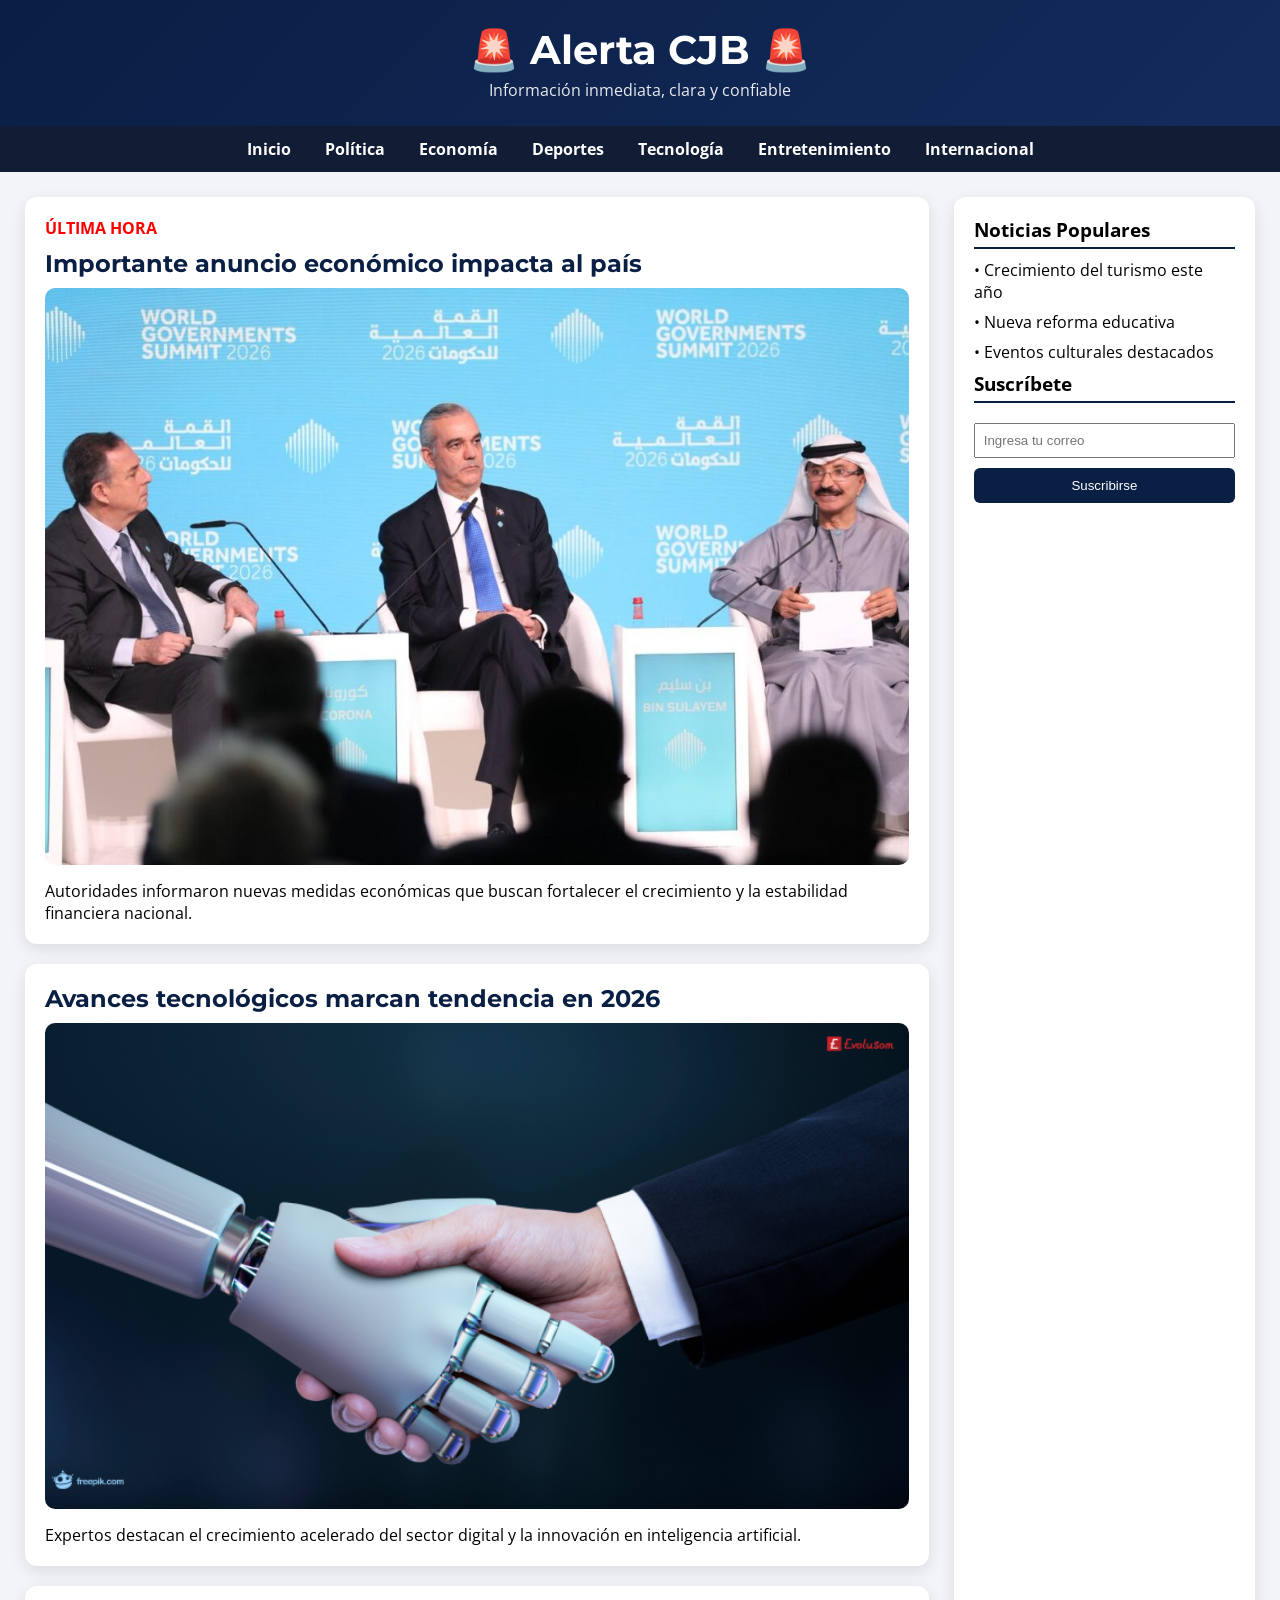
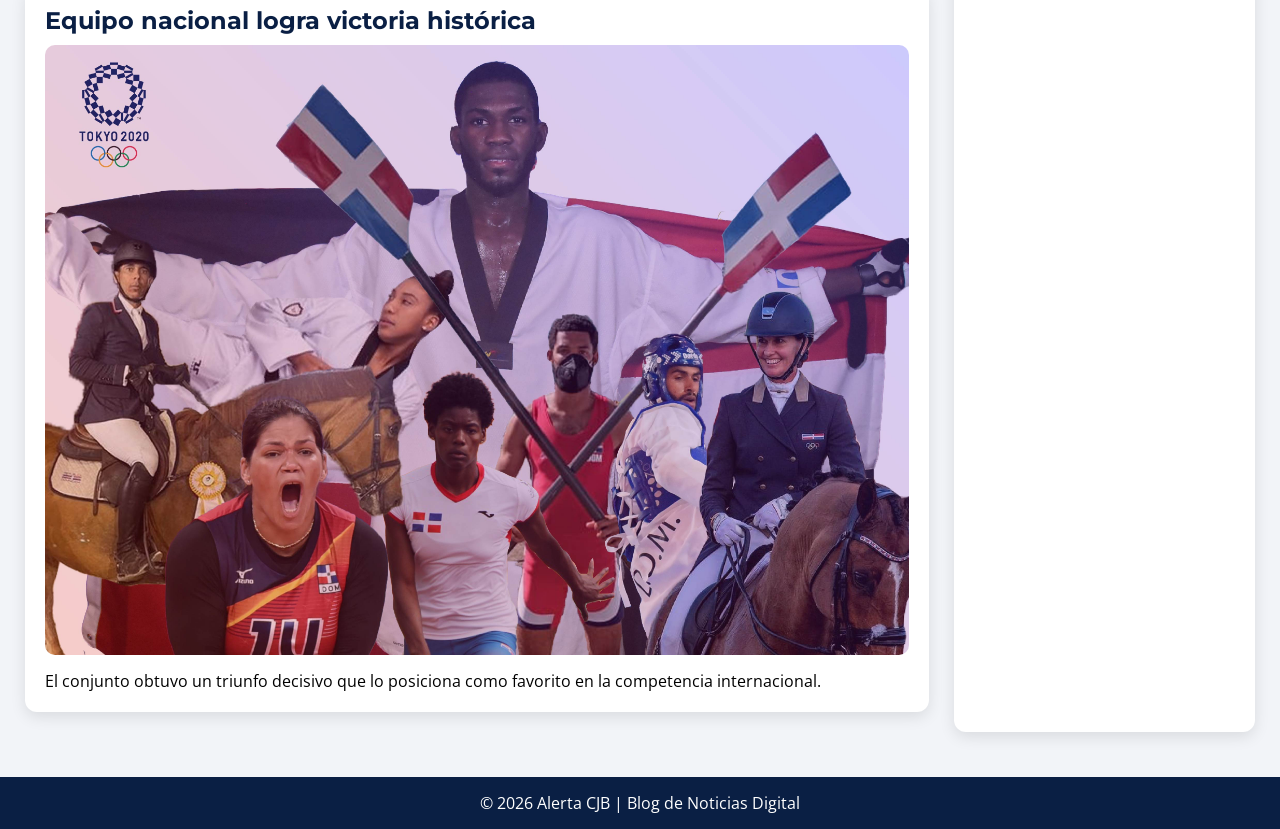
==== index.html @ 7ad5ea36 "Add files via upload" ====
<!DOCTYPE html>
<html lang="es">
<head>
    <meta charset="UTF-8">
    <title>Alerta CJB</title>
    <meta name="viewport" content="width=device-width, initial-scale=1.0">

    <!-- Google Fonts -->
    <link href="https://fonts.googleapis.com/css2?family=Montserrat:wght@600;700&family=Open+Sans&display=swap" rel="stylesheet">

    <style>
        * {
            margin: 0;
            padding: 0;
            box-sizing: border-box;
        }

        body {
            font-family: 'Open Sans', sans-serif;
            background: #f2f4f8;
        }

        header {
            background: linear-gradient(135deg, #0a1f44, #142b5c);
            color: white;
            padding: 25px;
            text-align: center;
        }

        header h1 {
            font-family: 'Montserrat', sans-serif;
            font-size: 2.5rem;
        }

        header p {
            margin-top: 5px;
            font-size: 1rem;
            opacity: 0.9;
        }

        nav {
            background-color: #111c35;
            padding: 12px;
            text-align: center;
        }

        nav a {
            color: white;
            text-decoration: none;
            margin: 0 15px;
            font-weight: bold;
            transition: 0.3s;
        }

        nav a:hover {
            color: #ff3b3b;
        }

        .container {
            display: grid;
            grid-template-columns: 3fr 1fr;
            gap: 25px;
            padding: 25px;
        }

        .card {
            background: white;
            padding: 20px;
            border-radius: 12px;
            box-shadow: 0 5px 15px rgba(0,0,0,0.1);
            margin-bottom: 20px;
            transition: transform 0.3s ease;
        }

        .card:hover {
            transform: translateY(-5px);
        }

        .card img {
            width: 100%;
            border-radius: 10px;
            margin-bottom: 10px;
        }

        .card h2 {
            font-family: 'Montserrat', sans-serif;
            color: #0a1f44;
            margin-bottom: 10px;
        }

        .urgent {
            color: red;
            font-weight: bold;
            margin-bottom: 10px;
            display: inline-block;
        }

        .sidebar {
            background: white;
            padding: 20px;
            border-radius: 12px;
            box-shadow: 0 5px 15px rgba(0,0,0,0.1);
        }

        .sidebar h3 {
            margin-bottom: 10px;
            border-bottom: 2px solid #0a1f44;
            padding-bottom: 5px;
        }

        .sidebar p {
            margin: 8px 0;
        }

        .subscribe input {
            width: 100%;
            padding: 8px;
            margin-top: 10px;
        }

        .subscribe button {
            width: 100%;
            padding: 10px;
            margin-top: 10px;
            background: #0a1f44;
            color: white;
            border: none;
            border-radius: 6px;
            cursor: pointer;
        }

        .subscribe button:hover {
            background: #ff3b3b;
        }

        footer {
            background: #0a1f44;
            color: white;
            text-align: center;
            padding: 15px;
            margin-top: 20px;
        }

        @media(max-width: 768px) {
            .container {
                grid-template-columns: 1fr;
            }
        }
    </style>
</head>

<body>

<header>
    <h1>🚨 Alerta CJB 🚨</h1>
    <p>Información inmediata, clara y confiable</p>
</header>

<nav>
    <a href="index.html">Inicio</a>
    <a href="politica.html" target="_blank">Política</a>
    <a href="economia.html" target="_blank">Economía</a>
    <a href="deportes.html" target="_blank">Deportes</a>
    <a href="tecnologia.html" target="_blank">Tecnología</a>
    <a href="entretenimiento.html" target="_blank">Entretenimiento</a>
    <a href="internacional.html" target="_blank">Internacional</a>
</nav>


<div class="container">

    <main>
        <div class="card">
            <span class="urgent">ÚLTIMA HORA</span>
            <h2>Importante anuncio económico impacta al país</h2>
            <img src="noticia.jpeg" alt="Noticia principal">
            <p>Autoridades informaron nuevas medidas económicas que buscan fortalecer el crecimiento y la estabilidad financiera nacional.</p>
        </div>

        <div class="card">
            <h2>Avances tecnológicos marcan tendencia en 2026</h2>
            <img src="tecnologia.png" alt="Noticia principal">
            <p>Expertos destacan el crecimiento acelerado del sector digital y la innovación en inteligencia artificial.</p>
        </div>

        <div class="card">
            <h2>Equipo nacional logra victoria histórica</h2>
            <img src="deporte.jpg" alt="Noticia principal">
            <p>El conjunto obtuvo un triunfo decisivo que lo posiciona como favorito en la competencia internacional.</p>
        </div>
    </main>

    <aside class="sidebar">
        <h3> Noticias Populares</h3>
        <p>• Crecimiento del turismo este año</p>
        <p>• Nueva reforma educativa</p>
        <p>• Eventos culturales destacados</p>

        <h3> Suscríbete</h3>
        <div class="subscribe">
            <input type="email" placeholder="Ingresa tu correo">
            <button>Suscribirse</button>
        </div>
    </aside>

</div>

<footer>
    <p>© 2026 Alerta CJB | Blog de Noticias Digital</p>
</footer>

</body>
</html>
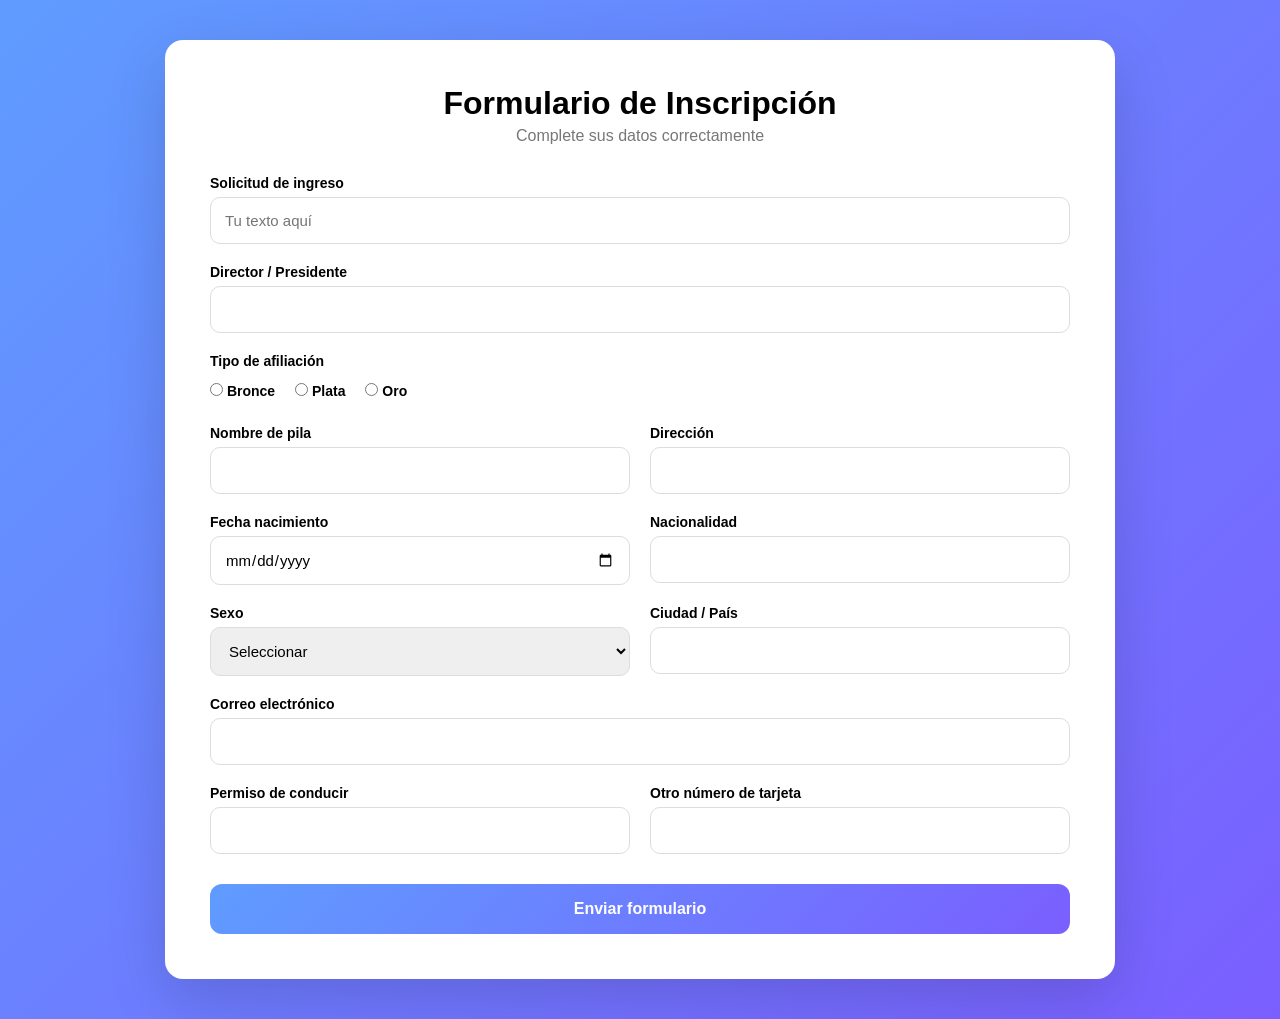
==== commit 639a7de3: "Add files via upload" ====
--- a/index.html
+++ b/index.html
@@ -1,213 +1,99 @@
 <!DOCTYPE html>
 <html lang="es">
 <head>
-    <meta charset="UTF-8">
-    <title>Alerta CJB</title>
-    <meta name="viewport" content="width=device-width, initial-scale=1.0">
-
-    <!-- Google Fonts -->
-    <link href="https://fonts.googleapis.com/css2?family=Montserrat:wght@600;700&family=Open+Sans&display=swap" rel="stylesheet">
-
-    <style>
-        * {
-            margin: 0;
-            padding: 0;
-            box-sizing: border-box;
-        }
-
-        body {
-            font-family: 'Open Sans', sans-serif;
-            background: #f2f4f8;
-        }
-
-        header {
-            background: linear-gradient(135deg, #0a1f44, #142b5c);
-            color: white;
-            padding: 25px;
-            text-align: center;
-        }
-
-        header h1 {
-            font-family: 'Montserrat', sans-serif;
-            font-size: 2.5rem;
-        }
-
-        header p {
-            margin-top: 5px;
-            font-size: 1rem;
-            opacity: 0.9;
-        }
-
-        nav {
-            background-color: #111c35;
-            padding: 12px;
-            text-align: center;
-        }
-
-        nav a {
-            color: white;
-            text-decoration: none;
-            margin: 0 15px;
-            font-weight: bold;
-            transition: 0.3s;
-        }
-
-        nav a:hover {
-            color: #ff3b3b;
-        }
-
-        .container {
-            display: grid;
-            grid-template-columns: 3fr 1fr;
-            gap: 25px;
-            padding: 25px;
-        }
-
-        .card {
-            background: white;
-            padding: 20px;
-            border-radius: 12px;
-            box-shadow: 0 5px 15px rgba(0,0,0,0.1);
-            margin-bottom: 20px;
-            transition: transform 0.3s ease;
-        }
-
-        .card:hover {
-            transform: translateY(-5px);
-        }
-
-        .card img {
-            width: 100%;
-            border-radius: 10px;
-            margin-bottom: 10px;
-        }
-
-        .card h2 {
-            font-family: 'Montserrat', sans-serif;
-            color: #0a1f44;
-            margin-bottom: 10px;
-        }
-
-        .urgent {
-            color: red;
-            font-weight: bold;
-            margin-bottom: 10px;
-            display: inline-block;
-        }
-
-        .sidebar {
-            background: white;
-            padding: 20px;
-            border-radius: 12px;
-            box-shadow: 0 5px 15px rgba(0,0,0,0.1);
-        }
-
-        .sidebar h3 {
-            margin-bottom: 10px;
-            border-bottom: 2px solid #0a1f44;
-            padding-bottom: 5px;
-        }
-
-        .sidebar p {
-            margin: 8px 0;
-        }
-
-        .subscribe input {
-            width: 100%;
-            padding: 8px;
-            margin-top: 10px;
-        }
-
-        .subscribe button {
-            width: 100%;
-            padding: 10px;
-            margin-top: 10px;
-            background: #0a1f44;
-            color: white;
-            border: none;
-            border-radius: 6px;
-            cursor: pointer;
-        }
-
-        .subscribe button:hover {
-            background: #ff3b3b;
-        }
-
-        footer {
-            background: #0a1f44;
-            color: white;
-            text-align: center;
-            padding: 15px;
-            margin-top: 20px;
-        }
-
-        @media(max-width: 768px) {
-            .container {
-                grid-template-columns: 1fr;
-            }
-        }
-    </style>
+<meta charset="UTF-8">
+<meta name="viewport" content="width=device-width, initial-scale=1.0">
+<title>Formulario de Inscripción</title>
+<link rel="stylesheet" href="style.css">
 </head>
 
 <body>
 
-<header>
-    <h1>🚨 Alerta CJB 🚨</h1>
-    <p>Información inmediata, clara y confiable</p>
-</header>
-
-<nav>
-    <a href="index.html">Inicio</a>
-    <a href="politica.html" target="_blank">Política</a>
-    <a href="economia.html" target="_blank">Economía</a>
-    <a href="deportes.html" target="_blank">Deportes</a>
-    <a href="tecnologia.html" target="_blank">Tecnología</a>
-    <a href="entretenimiento.html" target="_blank">Entretenimiento</a>
-    <a href="internacional.html" target="_blank">Internacional</a>
-</nav>
-
-
 <div class="container">
 
-    <main>
-        <div class="card">
-            <span class="urgent">ÚLTIMA HORA</span>
-            <h2>Importante anuncio económico impacta al país</h2>
-            <img src="noticia.jpeg" alt="Noticia principal">
-            <p>Autoridades informaron nuevas medidas económicas que buscan fortalecer el crecimiento y la estabilidad financiera nacional.</p>
+    <form class="card">
+
+        <h1>Formulario de Inscripción</h1>
+        <p class="sub">Complete sus datos correctamente</p>
+
+        <div class="grid">
+
+            <div class="input-group full">
+                <label>Solicitud de ingreso</label>
+                <input type="text" placeholder="Tu texto aquí">
+            </div>
+
+            <div class="input-group full">
+                <label>Director / Presidente</label>
+                <input type="text">
+            </div>
+
+            <div class="input-group full">
+                <label>Tipo de afiliación</label>
+
+                <div class="radio-group">
+                    <label><input type="radio" name="tipo"> Bronce</label>
+                    <label><input type="radio" name="tipo"> Plata</label>
+                    <label><input type="radio" name="tipo"> Oro</label>
+                </div>
+            </div>
+
+            <div class="input-group">
+                <label>Nombre de pila</label>
+                <input type="text">
+            </div>
+
+            <div class="input-group">
+                <label>Dirección</label>
+                <input type="text">
+            </div>
+
+            <div class="input-group">
+                <label>Fecha nacimiento</label>
+                <input type="date">
+            </div>
+
+            <div class="input-group">
+                <label>Nacionalidad</label>
+                <input type="text">
+            </div>
+
+            <div class="input-group">
+                <label>Sexo</label>
+                <select>
+                    <option>Seleccionar</option>
+                    <option>Masculino</option>
+                    <option>Femenino</option>
+                </select>
+            </div>
+
+            <div class="input-group">
+                <label>Ciudad / País</label>
+                <input type="text">
+            </div>
+
+            <div class="input-group full">
+                <label>Correo electrónico</label>
+                <input type="email">
+            </div>
+
+            <div class="input-group">
+                <label>Permiso de conducir</label>
+                <input type="text">
+            </div>
+
+            <div class="input-group">
+                <label>Otro número de tarjeta</label>
+                <input type="text">
+            </div>
+
         </div>
 
-        <div class="card">
-            <h2>Avances tecnológicos marcan tendencia en 2026</h2>
-            <img src="tecnologia.png" alt="Noticia principal">
-            <p>Expertos destacan el crecimiento acelerado del sector digital y la innovación en inteligencia artificial.</p>
-        </div>
+        <button type="submit">Enviar formulario</button>
 
-        <div class="card">
-            <h2>Equipo nacional logra victoria histórica</h2>
-            <img src="deporte.jpg" alt="Noticia principal">
-            <p>El conjunto obtuvo un triunfo decisivo que lo posiciona como favorito en la competencia internacional.</p>
-        </div>
-    </main>
-
-    <aside class="sidebar">
-        <h3> Noticias Populares</h3>
-        <p>• Crecimiento del turismo este año</p>
-        <p>• Nueva reforma educativa</p>
-        <p>• Eventos culturales destacados</p>
-
-        <h3> Suscríbete</h3>
-        <div class="subscribe">
-            <input type="email" placeholder="Ingresa tu correo">
-            <button>Suscribirse</button>
-        </div>
-    </aside>
+    </form>
 
 </div>
 
-<footer>
-    <p>© 2026 Alerta CJB | Blog de Noticias Digital</p>
-</footer>
-
 </body>
-</html>
+</html>
--- a/style.css
+++ b/style.css
@@ -0,0 +1,114 @@
+*{
+margin:0;
+padding:0;
+box-sizing:border-box;
+font-family: 'Segoe UI', sans-serif;
+}
+
+body{
+background: linear-gradient(135deg,#5f9cff,#7a5fff);
+min-height:100vh;
+display:flex;
+justify-content:center;
+align-items:center;
+padding:40px;
+}
+
+.container{
+width:100%;
+max-width:950px;
+}
+
+.card{
+background:white;
+padding:45px;
+border-radius:18px;
+box-shadow:0 20px 60px rgba(0,0,0,0.15);
+animation:fade 0.6s ease;
+}
+
+h1{
+text-align:center;
+margin-bottom:5px;
+}
+
+.sub{
+text-align:center;
+color:#777;
+margin-bottom:30px;
+}
+
+.grid{
+display:grid;
+grid-template-columns:1fr 1fr;
+gap:20px;
+}
+
+.full{
+grid-column:1/-1;
+}
+
+.input-group{
+display:flex;
+flex-direction:column;
+}
+
+label{
+margin-bottom:6px;
+font-weight:600;
+font-size:14px;
+}
+
+input,select{
+padding:14px;
+border-radius:10px;
+border:1px solid #ddd;
+font-size:15px;
+transition:.3s;
+}
+
+input:focus,select:focus{
+outline:none;
+border-color:#5f9cff;
+box-shadow:0 0 0 3px rgba(95,156,255,0.15);
+}
+
+.radio-group{
+display:flex;
+gap:20px;
+padding-top:8px;
+}
+
+button{
+margin-top:30px;
+width:100%;
+padding:16px;
+border:none;
+border-radius:12px;
+font-size:16px;
+font-weight:bold;
+background:linear-gradient(135deg,#5f9cff,#7a5fff);
+color:white;
+cursor:pointer;
+transition:.3s;
+}
+
+button:hover{
+transform:translateY(-2px);
+box-shadow:0 10px 25px rgba(0,0,0,0.2);
+}
+
+@keyframes fade{
+from{opacity:0; transform:translateY(20px);}
+to{opacity:1; transform:translateY(0);}
+}
+
+/* responsive */
+
+@media(max-width:750px){
+
+.grid{
+grid-template-columns:1fr;
+}
+
+}
